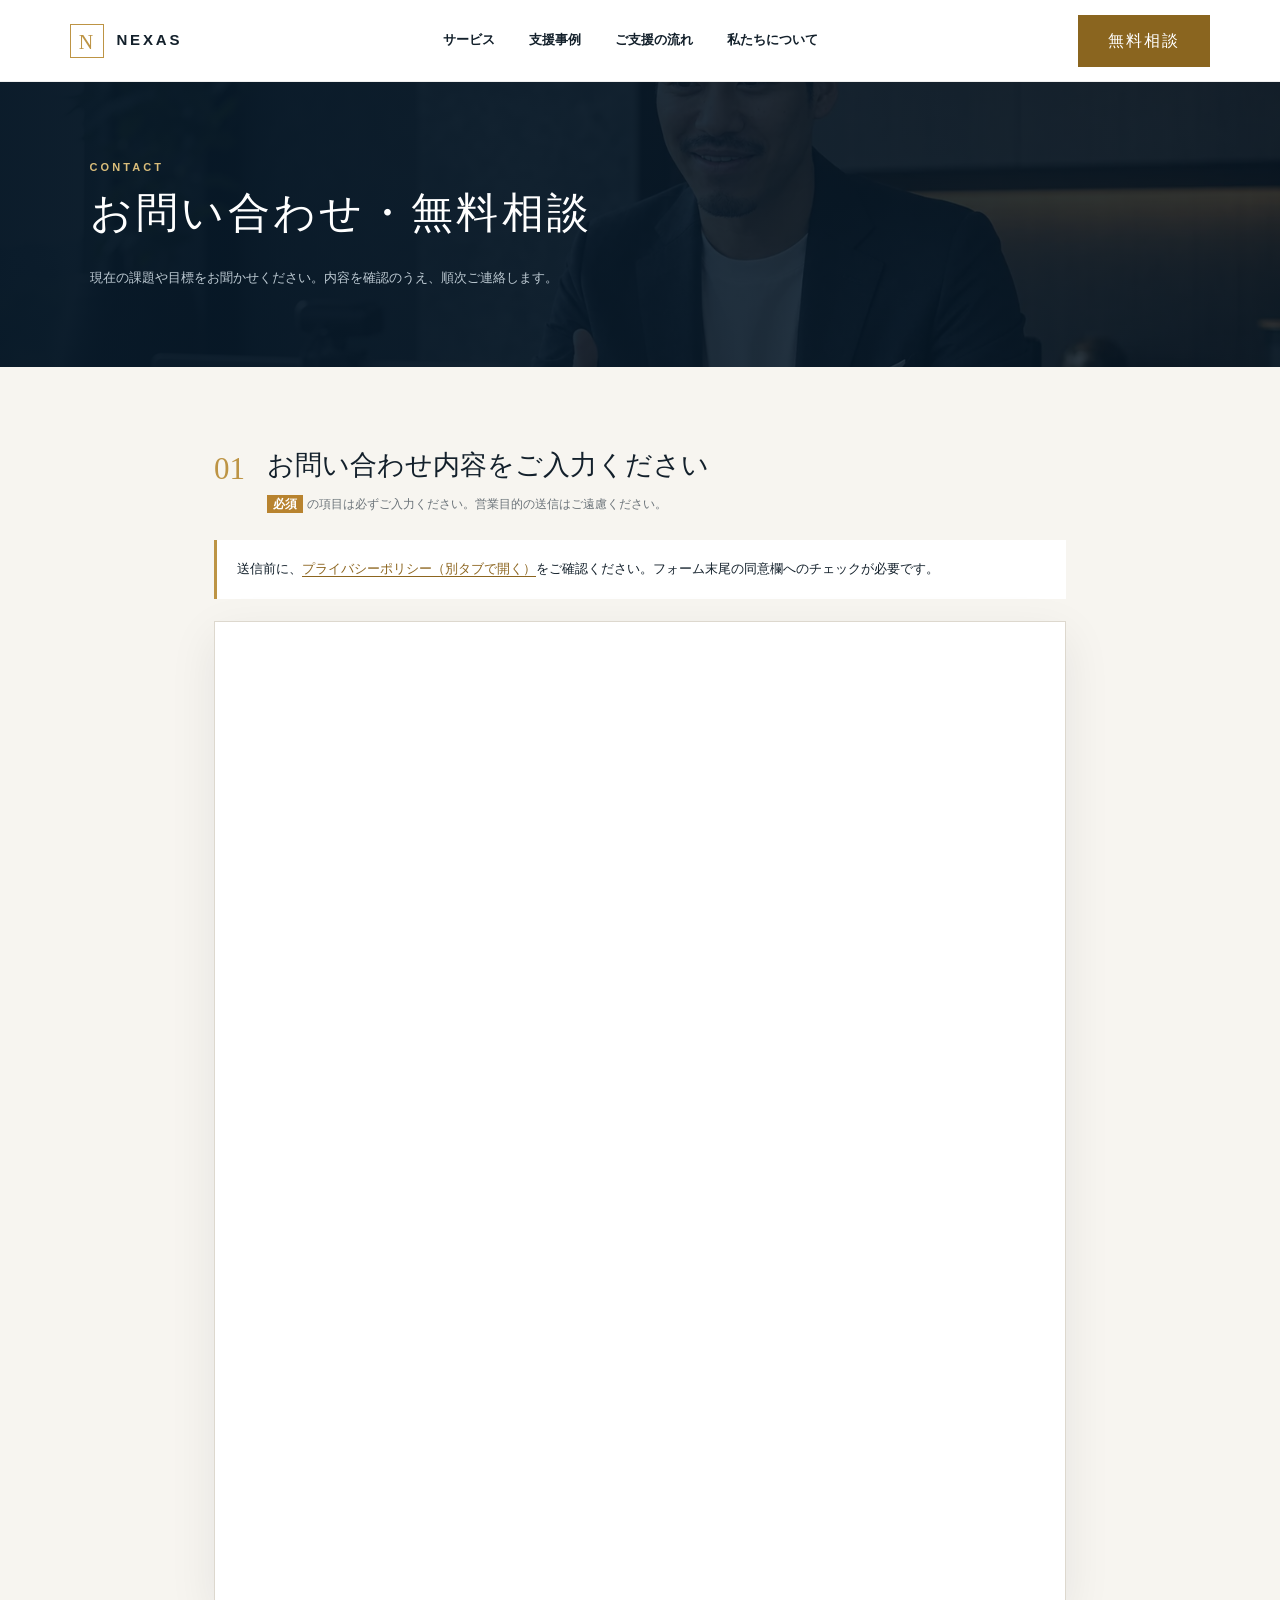
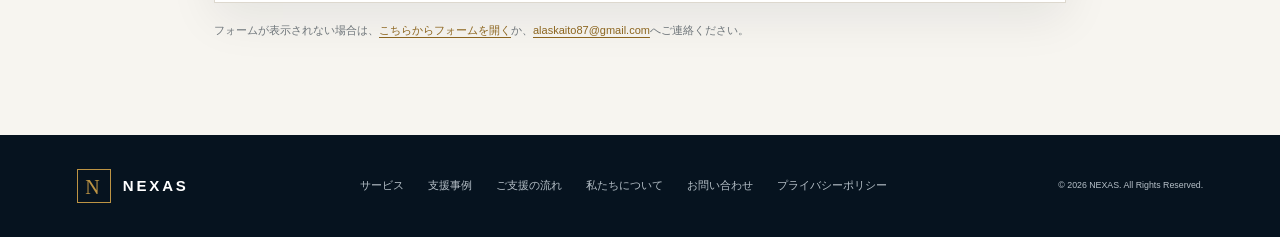
==== contact/index.html @ a3007167 "Publish NEXAS website" ====
<!DOCTYPE html><html lang="ja"><head><meta charSet="utf-8"/><meta name="viewport" content="width=device-width, initial-scale=1"/><link rel="stylesheet" href="/assets/index-CMmFaN44.css" data-rsc-css-href="/assets/index-CMmFaN44.css" data-precedence="vite-rsc/importer-resources"/><title>お問い合わせ・無料相談 | NEXAS</title><meta name="description" content="NEXASへの営業支援・営業代行・キャリア支援に関するお問い合わせはこちら。"/><meta property="og:title" content="NEXAS | 営業から、事業の未来を変える。"/><meta property="og:description" content="法人営業支援、スクール特化型営業代行、キャリア支援。戦略と実行の両面から、企業と人の可能性をひらきます。"/><meta property="og:type" content="website"/><meta property="og:image" content="https://alaskaito87.github.io/og.jpg"/><meta property="og:image:width" content="1200"/><meta property="og:image:height" content="630"/><meta property="og:image:alt" content="NEXAS 営業から、事業の未来を変える。"/><meta name="twitter:card" content="summary_large_image"/><meta name="twitter:title" content="NEXAS | 営業から、事業の未来を変える。"/><meta name="twitter:description" content="法人営業支援、スクール特化型営業代行、キャリア支援。戦略と実行の両面から、企業と人の可能性をひらきます。"/><meta name="twitter:image" content="https://alaskaito87.github.io/og.jpg"/><link rel="icon" href="/favicon.svg"/>
</head><body><header class="header"><a href="/" class="brand" aria-label="NEXAS トップページへ"><span class="brand-mark" aria-hidden="true">N</span><span>NEXAS</span></a><nav aria-label="メインナビゲーション"><a href="/#services">サービス</a><a href="/#cases">支援事例</a><a href="/#flow">ご支援の流れ</a><a href="/#about">私たちについて</a></nav><div class="mobile-menu"><button type="button" class="mobile-menu-button" aria-label="メニューを開く" aria-expanded="false" aria-controls="mobile-navigation"><span></span><span></span><span></span></button><nav id="mobile-navigation" aria-label="モバイルナビゲーション" hidden><a href="/#services">サービス</a><a href="/#cases">支援事例</a><a href="/#flow">ご支援の流れ</a><a href="/#about">私たちについて</a><a href="/privacy">プライバシーポリシー</a></nav></div><a href="/contact" class="header-cta">無料相談</a></header><main class="subpage"><section class="subpage-hero contact-hero"><div><p>CONTACT</p><h1>お問い合わせ・無料相談</h1><span>現在の課題や目標をお聞かせください。内容を確認のうえ、順次ご連絡します。</span></div></section><section class="form-section"><div class="form-intro"><span>01</span><div><h2>お問い合わせ内容をご入力ください</h2><p><b>必須</b>の項目は必ずご入力ください。営業目的の送信はご遠慮ください。</p></div></div><div class="privacy-before-form">送信前に、<a href="/privacy" target="_blank" rel="noopener noreferrer">プライバシーポリシー（別タブで開く）</a>をご確認ください。フォーム末尾の同意欄へのチェックが必要です。</div><div class="formrun-frame-wrap"><iframe class="formrun-frame" src="https://form.run/embed/@alaskaito--BL2ugnS6lCQ9UQUZF1IB?embed=direct" title="NEXAS お問い合わせフォーム" loading="lazy"></iframe></div><p class="form-fallback">フォームが表示されない場合は、<a href="https://form.run/@alaskaito--BL2ugnS6lCQ9UQUZF1IB" target="_blank" rel="noopener noreferrer">こちらからフォームを開く</a>か、<a href="mailto:alaskaito87@gmail.com">alaskaito87@gmail.com</a>へご連絡ください。</p></section></main><footer><a href="/" class="brand" aria-label="NEXAS トップページへ"><span class="brand-mark" aria-hidden="true">N</span><span>NEXAS</span></a><div class="footer-links"><a href="/#services">サービス</a><a href="/#cases">支援事例</a><a href="/#flow">ご支援の流れ</a><a href="/#about">私たちについて</a><a href="/contact">お問い合わせ</a><a href="/privacy">プライバシーポリシー</a></div><small>© 2026 NEXAS. All Rights Reserved.</small></footer><script>(()=>{const m=document.querySelector('.mobile-menu');if(!m)return;const b=m.querySelector('button');const n=m.querySelector('nav');const close=()=>{m.classList.remove('is-open');b.setAttribute('aria-expanded','false');b.setAttribute('aria-label','メニューを開く');n.hidden=true};b.addEventListener('click',()=>{const open=!m.classList.contains('is-open');m.classList.toggle('is-open',open);b.setAttribute('aria-expanded',String(open));b.setAttribute('aria-label',open?'メニューを閉じる':'メニューを開く');n.hidden=!open});n.addEventListener('click',e=>{if(e.target.closest('a'))close()});document.addEventListener('keydown',e=>{if(e.key==='Escape')close()});document.addEventListener('pointerdown',e=>{if(!m.contains(e.target))close()})})();</script></body></html>
---- assets/index-CMmFaN44.css ----
/*! tailwindcss v4.2.1 | MIT License | https://tailwindcss.com */
@layer theme{:root,:host{--font-sans:ui-sans-serif, system-ui, sans-serif, "Apple Color Emoji", "Segoe UI Emoji", "Segoe UI Symbol", "Noto Color Emoji";--font-mono:ui-monospace, SFMono-Regular, Menlo, Monaco, Consolas, "Liberation Mono", "Courier New", monospace;--spacing:.25rem;--default-font-family:var(--font-sans);--default-mono-font-family:var(--font-mono)}}@layer base{*,:after,:before,::backdrop{box-sizing:border-box;border:0 solid;margin:0;padding:0}::file-selector-button{box-sizing:border-box;border:0 solid;margin:0;padding:0}html,:host{-webkit-text-size-adjust:100%;tab-size:4;line-height:1.5;font-family:var(--default-font-family,ui-sans-serif, system-ui, sans-serif, "Apple Color Emoji", "Segoe UI Emoji", "Segoe UI Symbol", "Noto Color Emoji");font-feature-settings:var(--default-font-feature-settings,normal);font-variation-settings:var(--default-font-variation-settings,normal);-webkit-tap-highlight-color:transparent}hr{height:0;color:inherit;border-top-width:1px}abbr:where([title]){-webkit-text-decoration:underline dotted;text-decoration:underline dotted}h1,h2,h3,h4,h5,h6{font-size:inherit;font-weight:inherit}a{color:inherit;-webkit-text-decoration:inherit;-webkit-text-decoration:inherit;-webkit-text-decoration:inherit;-webkit-text-decoration:inherit;text-decoration:inherit}b,strong{font-weight:bolder}code,kbd,samp,pre{font-family:var(--default-mono-font-family,ui-monospace, SFMono-Regular, Menlo, Monaco, Consolas, "Liberation Mono", "Courier New", monospace);font-feature-settings:var(--default-mono-font-feature-settings,normal);font-variation-settings:var(--default-mono-font-variation-settings,normal);font-size:1em}small{font-size:80%}sub,sup{vertical-align:baseline;font-size:75%;line-height:0;position:relative}sub{bottom:-.25em}sup{top:-.5em}table{text-indent:0;border-color:inherit;border-collapse:collapse}:-moz-focusring{outline:auto}progress{vertical-align:baseline}summary{display:list-item}ol,ul,menu{list-style:none}img,svg,video,canvas,audio,iframe,embed,object{vertical-align:middle;display:block}img,video{max-width:100%;height:auto}button,input,select,optgroup,textarea{font:inherit;font-feature-settings:inherit;font-variation-settings:inherit;letter-spacing:inherit;color:inherit;opacity:1;background-color:#0000;border-radius:0}::file-selector-button{font:inherit;font-feature-settings:inherit;font-variation-settings:inherit;letter-spacing:inherit;color:inherit;opacity:1;background-color:#0000;border-radius:0}:where(select:is([multiple],[size])) optgroup{font-weight:bolder}:where(select:is([multiple],[size])) optgroup option{padding-inline-start:20px}::file-selector-button{margin-inline-end:4px}::placeholder{opacity:1}@supports (not ((-webkit-appearance:-apple-pay-button))) or (contain-intrinsic-size:1px){::placeholder{color:currentColor}@supports (color:color-mix(in lab, red, red)){::placeholder{color:color-mix(in oklab, currentcolor 50%, transparent)}}}textarea{resize:vertical}::-webkit-search-decoration{-webkit-appearance:none}::-webkit-date-and-time-value{min-height:1lh;text-align:inherit}::-webkit-datetime-edit{display:inline-flex}::-webkit-datetime-edit-fields-wrapper{padding:0}::-webkit-datetime-edit{padding-block:0}::-webkit-datetime-edit-year-field{padding-block:0}::-webkit-datetime-edit-month-field{padding-block:0}::-webkit-datetime-edit-day-field{padding-block:0}::-webkit-datetime-edit-hour-field{padding-block:0}::-webkit-datetime-edit-minute-field{padding-block:0}::-webkit-datetime-edit-second-field{padding-block:0}::-webkit-datetime-edit-millisecond-field{padding-block:0}::-webkit-datetime-edit-meridiem-field{padding-block:0}::-webkit-calendar-picker-indicator{line-height:1}:-moz-ui-invalid{box-shadow:none}button,input:where([type=button],[type=reset],[type=submit]){appearance:button}::file-selector-button{appearance:button}::-webkit-inner-spin-button{height:auto}::-webkit-outer-spin-button{height:auto}[hidden]:where(:not([hidden=until-found])){display:none!important}}@layer components;@layer utilities{.relative{position:relative}.start{inset-inline-start:var(--spacing)}.table{display:table}}:root{--navy:#071827;--navy2:#0c253a;--gold:#bd9444;--gold-text:#7a571b;--gold2:#d9bd7a;--paper:#f7f5f0;--ink:#13202b;--line:#ddd8ce}*{box-sizing:border-box}html{scroll-behavior:smooth}body{color:var(--ink);background:#fff;margin:0;font-family:Noto Sans JP,Hiragino Kaku Gothic ProN,Yu Gothic,sans-serif;line-height:1.75}a{color:inherit;text-decoration:none}h1,h2,h3,p{margin-top:0}.header{z-index:30;background:#fff;border-bottom:1px solid #eee;justify-content:space-between;align-items:center;height:82px;padding:0 5.5vw;display:flex;position:sticky;top:0}.brand{letter-spacing:.19em;align-items:center;gap:12px;font-size:15px;font-weight:700;display:flex}.brand-mark{border:1px solid var(--gold);width:34px;height:34px;color:var(--gold);place-items:center;font-family:Georgia,serif;font-size:20px;font-weight:400;display:grid}.header nav{gap:34px;font-size:13px;font-weight:600;display:flex}.header nav a,.footer-links a{transition:all .2s}.header nav a:hover{color:var(--gold)}.header-cta{color:#fff;letter-spacing:.12em;background:#8a651f;padding:12px 30px;font-family:serif}.hero{background:var(--navy);color:#fff;grid-template-columns:47% 53%;min-height:620px;display:grid;overflow:hidden}.hero-copy{z-index:2;background:linear-gradient(112deg,var(--navy) 0%,var(--navy) 88%,transparent 88%);padding:86px 5vw 75px 7vw;position:relative}.hero-image{background-image:linear-gradient(90deg,#07182752,#0000 34%),url(/nexas-boardroom.webp);background-position:50%;background-size:cover}.eyebrow{letter-spacing:.26em;color:#b7c4cf;margin-bottom:25px;font-size:11px;font-weight:700}.hero h1{letter-spacing:.06em;margin-bottom:17px;font-family:Yu Mincho,Hiragino Mincho ProN,serif;font-size:clamp(44px,4.8vw,76px);font-weight:500;line-height:1.45}.hero h1 span{color:var(--gold2)}.lead{letter-spacing:.12em;font-family:Yu Mincho,serif;font-size:21px}.hero-description{color:#cbd4db;max-width:570px;font-size:14px}.hero-actions{gap:17px;margin-top:38px;display:flex}.button{letter-spacing:.06em;justify-content:space-between;align-items:center;min-width:215px;padding:15px 23px;font-size:14px;font-weight:700;transition:all .25s;display:inline-flex}.button:hover{transform:translateY(-2px)}.button-gold{color:#fff;background:linear-gradient(100deg,#ae8335,#d2ad5c)}.button-outline{color:#fff;border:1px solid #b9964f}.button-dark{background:var(--navy);color:#fff}.section{padding:100px 6vw}.section-heading{text-align:center;margin-bottom:48px}.section-heading>p{letter-spacing:.28em;color:var(--gold-text);margin-bottom:10px;font-size:11px;font-weight:800}.section-heading h2{letter-spacing:.09em;margin-bottom:12px;font-family:Yu Mincho,serif;font-size:36px;font-weight:500}.section-heading span{color:#505b63;font-size:13px}.service-section{background:var(--paper)}.service-grid{grid-template-columns:repeat(3,1fr);gap:22px;max-width:1320px;margin:auto;display:grid}.service-card{border:1px solid var(--line);background:#fff;min-height:355px;padding:34px;transition:all .25s;position:relative}.service-card:hover{transform:translateY(-6px);box-shadow:0 18px 42px #091e2d1a}.service-top{justify-content:space-between;align-items:center;display:flex}.service-top small{color:#766b59;font-family:Georgia,serif;font-size:26px}.service-icon{background:var(--navy);width:52px;height:52px;color:var(--gold2);border-radius:50%;place-items:center;font-size:25px;display:grid}.service-icon:before,.service-icon:after{content:"";display:block;position:absolute}.service-icon{position:relative}.icon-building:before{border:1.5px solid var(--gold2);border-bottom:0;width:18px;height:21px;top:14px}.icon-building:after{background:var(--gold2);width:22px;height:1.5px;box-shadow:-5px -11px 0 -4px var(--navy),5px -11px 0 -4px var(--navy);bottom:15px}.icon-school:before{border:1.5px solid var(--gold2);width:22px;height:22px;top:12px;transform:rotate(45deg)scaleY(.55)}.icon-school:after{border-left:1.5px solid var(--gold2);border-right:1.5px solid var(--gold2);width:14px;height:10px;bottom:11px}.icon-person:before{border:1.5px solid var(--gold2);border-radius:50%;width:9px;height:9px;top:11px}.icon-person:after{border:1.5px solid var(--gold2);border-radius:12px 12px 3px 3px;width:20px;height:15px;bottom:10px}.service-card h3{margin:25px 0 14px;font-family:Yu Mincho,serif;font-size:25px}.service-card>p{color:#5d666e;font-size:13px}.tags{flex-wrap:wrap;gap:7px;margin:22px 0;display:flex}.tags span{color:#766b59;background:#f2efe8;padding:3px 9px;font-size:10px}.service-card>a{border-top:1px solid #eee;justify-content:space-between;padding-top:15px;font-size:12px;font-weight:700;display:flex;position:absolute;bottom:28px;left:34px;right:34px}.service-card>a b{color:var(--gold)}.results{background:var(--navy);color:#fff;grid-template-columns:52% 48%;min-height:630px;display:grid}.results-photo{background:linear-gradient(#0000 40%,#07182794),url(/nexas-online-meeting.webp) 50%/cover;align-items:flex-end;padding:50px;display:flex}.results-label{border-left:2px solid var(--gold);flex-direction:column;padding-left:22px;display:flex}.results-label small{letter-spacing:.2em}.results-label strong{margin-top:6px;font-family:Yu Mincho,serif;font-size:25px;line-height:1.6}.results-content{padding:90px 8vw 70px 6vw}.gold{color:var(--gold2)}.results-content h2,.about h2{letter-spacing:.09em;font-family:Yu Mincho,serif;font-size:43px;font-weight:500;line-height:1.55}.results-content>p:not(.eyebrow){color:#c6d0d8;font-size:14px}.metrics{border-top:1px solid #365064;grid-template-columns:repeat(3,1fr);margin-top:43px;padding-top:30px;display:grid}.metrics div{border-right:1px solid #365064;flex-direction:column;padding:0 18px;display:flex}.metrics div:first-child{padding-left:0}.metrics div:last-child{border:0}.metrics strong{color:var(--gold2);font-family:Georgia,serif;font-size:28px}.metrics span{color:#ccd5dc;font-size:12px}.section-heading.left{text-align:left;margin-bottom:35px}.case-grid{background:var(--line);border:1px solid var(--line);grid-template-columns:repeat(3,1fr);gap:1px;display:grid}.case-grid article{background:#fff;min-height:290px;padding:35px}.case-grid article>span{color:var(--gold-text);font-size:11px;font-weight:700}.case-grid article h3{margin:18px 0;font-family:Yu Mincho,serif;font-size:20px;line-height:1.65}.case-grid article>p{color:#666;font-size:11px}.case-result{border-top:1px solid #e7e1d7;flex-wrap:wrap;align-items:baseline;gap:10px;margin-top:23px;padding-top:20px;display:flex}.case-result small{color:#766b59;width:100%;font-size:10px}.case-result strong{color:var(--navy);font-family:Georgia,Yu Mincho,serif;font-size:21px}.case-result strong:last-child{color:#a6792a}.case-result i{color:var(--gold);font-style:normal}.case-grid article>.case-period{color:#666;margin:12px 0 0;font-size:10px}.case-note{color:#766b59;border-top:1px solid #e7e1d7;margin-top:23px;padding-top:20px;font-size:12px}.case-disclaimer{color:#666;max-width:1100px;margin:18px auto 0;font-size:10px}.flow-section{color:#fff;background:#10283a;padding:90px 6vw}.section-heading.light h2{color:#fff}.section-heading.light>p{color:var(--gold2)}.section-heading.light span{color:#bac6ce}.steps{border-top:1px solid #486072;grid-template-columns:repeat(4,1fr);max-width:1320px;margin:auto;display:grid}.steps article{border-right:1px solid #486072;padding:34px 25px}.steps article:first-child{padding-left:0}.steps article:last-child{border:0}.steps strong{color:var(--gold2);font-family:Georgia,serif;font-size:24px}.steps h3{margin:15px 0;font-family:Yu Mincho,serif;font-size:18px}.steps p{color:#bfccd4;font-size:12px}.about{background:#f6f3ed;grid-template-columns:1fr 1fr;align-items:center;gap:10vw;display:grid}.about .gold{color:var(--gold-text)}.about>div:last-child{color:#566069;border-left:1px solid #d7d0c4;padding-left:7vw;font-size:14px}.contact{background:var(--navy);color:#fff;border-bottom:1px solid #304657;justify-content:space-between;align-items:center;padding:80px 8vw;display:flex}.contact>div>p{color:var(--gold2);letter-spacing:.25em;font-size:11px}.contact h2{font-family:Yu Mincho,serif;font-size:35px;font-weight:500;line-height:1.55}.contact>div>span{color:#bac6ce;font-size:13px}.contact-actions{flex-direction:column;align-items:center;gap:10px;display:flex}.contact-actions small{color:#92a4b1;font-size:10px}footer{color:#b6c0c8;background:#06131f;justify-content:space-between;align-items:center;gap:24px;padding:34px 6vw;font-size:11px;display:flex}footer .brand{color:#fff}.footer-links{flex-wrap:wrap;justify-content:center;gap:24px;display:flex}.footer-links a:hover{color:#fff}.subpage{background:var(--paper);min-height:70vh}.subpage-hero{background:var(--navy);color:#fff;padding:76px 7vw}.subpage-hero>div{max-width:1160px;margin:auto}.subpage-hero p{letter-spacing:.28em;color:var(--gold2);font-size:11px;font-weight:800}.subpage-hero h1{letter-spacing:.08em;margin-bottom:12px;font-family:Yu Mincho,serif;font-size:42px;font-weight:500}.subpage-hero span{color:#becbd4;font-size:13px}.contact-hero{background:linear-gradient(90deg,#071827fa,#071827d1),url(/nexas-online-meeting.webp) 50% 42%/cover}.form-section{max-width:980px;margin:auto;padding:75px 5vw 95px}.form-intro{align-items:flex-start;gap:22px;margin-bottom:25px;display:flex}.form-intro>span{color:var(--gold);font-family:Georgia,serif;font-size:31px}.form-intro h2{margin-bottom:5px;font-family:Yu Mincho,serif;font-size:27px}.form-intro p{color:#6b7379;font-size:12px}.form-intro p b{color:#fff;background:#b8832f;margin-right:4px;padding:2px 6px}.privacy-before-form{border-left:3px solid var(--gold);background:#fff;margin-bottom:22px;padding:18px 20px;font-size:13px}.privacy-before-form a,.form-fallback a,.policy-content a{color:#8c651f;text-underline-offset:3px;text-decoration:underline}.formrun-frame-wrap{border:1px solid var(--line);background:#fff;overflow:hidden;box-shadow:0 15px 45px #07182714}.formrun-frame{border:0;width:100%;height:980px;display:block}.form-fallback{color:#6d7479;margin-top:18px;font-size:11px}.policy-content{background:#fff;max-width:920px;margin:auto;padding:70px 5vw 100px}.policy-date{text-align:right;color:#727a80;margin-bottom:45px;font-size:12px}.policy-content section{border-bottom:1px solid #e6e0d6;margin-bottom:28px;padding:0 0 28px}.policy-content h2{font-family:Yu Mincho,serif;font-size:21px;font-weight:600}.policy-content section>p{color:#4d5962;font-size:13px}.policy-content dl{margin:0;font-size:13px}.policy-content dl div{border-bottom:1px solid #eee;grid-template-columns:140px 1fr;padding:10px 0;display:grid}.policy-content dt{font-weight:700}.policy-content dd{margin:0}.policy-actions{align-items:center;gap:28px;margin-top:42px;display:flex}.mobile-menu{display:none;position:relative}.mobile-menu-button{cursor:pointer;background:0 0;border:0;align-content:center;gap:5px;width:42px;height:42px;padding:9px;display:grid}.mobile-menu-button span{background:var(--navy);height:1px;transition:transform .2s,opacity .2s;display:block}.mobile-menu.is-open .mobile-menu-button span:first-child{transform:translateY(6px)rotate(45deg)}.mobile-menu.is-open .mobile-menu-button span:nth-child(2){opacity:0}.mobile-menu.is-open .mobile-menu-button span:last-child{transform:translateY(-6px)rotate(-45deg)}.mobile-menu nav{border-top:2px solid var(--gold);background:#fff;width:min(100vw - 24px,320px);padding:12px 0;position:fixed;top:68px;right:12px;box-shadow:0 18px 45px #0718272e}.mobile-menu nav a{border-bottom:1px solid #eee;padding:13px 20px;font-size:13px;display:block}:focus-visible{outline-offset:3px;outline:3px solid #d9bd7a}@media (width<=900px){.header{height:68px}.header>nav{display:none}.mobile-menu{margin-left:auto;margin-right:10px;display:block}.header-cta{padding:9px 16px}.hero{grid-template-columns:1fr;min-height:0}.hero-copy{background:linear-gradient(#071827f5,#071827d1);padding:70px 7vw 60px}.hero-image{background-position:52%;order:-1;height:380px}.hero h1{font-size:45px}.service-grid,.case-grid{grid-template-columns:1fr}.service-card{min-height:330px}.results{grid-template-columns:1fr}.results-photo{background-position:50% 35%;min-height:420px}.steps{grid-template-columns:1fr 1fr}.steps article{border-bottom:1px solid #486072}.about{grid-template-columns:1fr;gap:30px}.about>div:last-child{border-top:1px solid #d7d0c4;border-left:0;padding:30px 0 0}.contact{gap:40px}.section{padding:75px 6vw}footer{flex-wrap:wrap}.footer-links{order:3;width:100%}}@media (prefers-reduced-motion:reduce){html{scroll-behavior:auto}*,:before,:after{transition-duration:.01ms!important;animation-duration:.01ms!important;animation-iteration-count:1!important}}@media (width<=600px){.brand{gap:8px;font-size:12px}.brand-mark{width:29px;height:29px}.hero-image{background-position:53%;height:280px}.hero-copy{padding:50px 6vw}.hero h1{font-size:36px}.lead{font-size:17px}.hero-actions{flex-direction:column}.button{width:100%}.section-heading h2{font-size:28px}.results-photo{min-height:310px;padding:25px}.results-content{padding:65px 6vw}.results-content h2,.about h2{font-size:32px}.metrics{grid-template-columns:1fr}.metrics div{border-bottom:1px solid #365064;border-right:0;padding:16px 0}.steps{grid-template-columns:1fr}.steps article{border-right:0;padding-left:0}.contact{flex-direction:column;align-items:flex-start;padding:65px 6vw}.contact-actions{width:100%}.subpage-hero{padding:55px 6vw}.subpage-hero h1{font-size:31px}.form-section{padding:55px 4vw 70px}.form-intro h2{font-size:22px}.formrun-frame{height:1050px}.policy-content{padding:50px 6vw 75px}.policy-content dl div{grid-template-columns:1fr;gap:3px}.policy-actions{flex-direction:column;align-items:flex-start}.policy-actions .button{width:100%}footer{text-align:center;display:block}.footer-links{justify-content:center;margin:22px 0}}
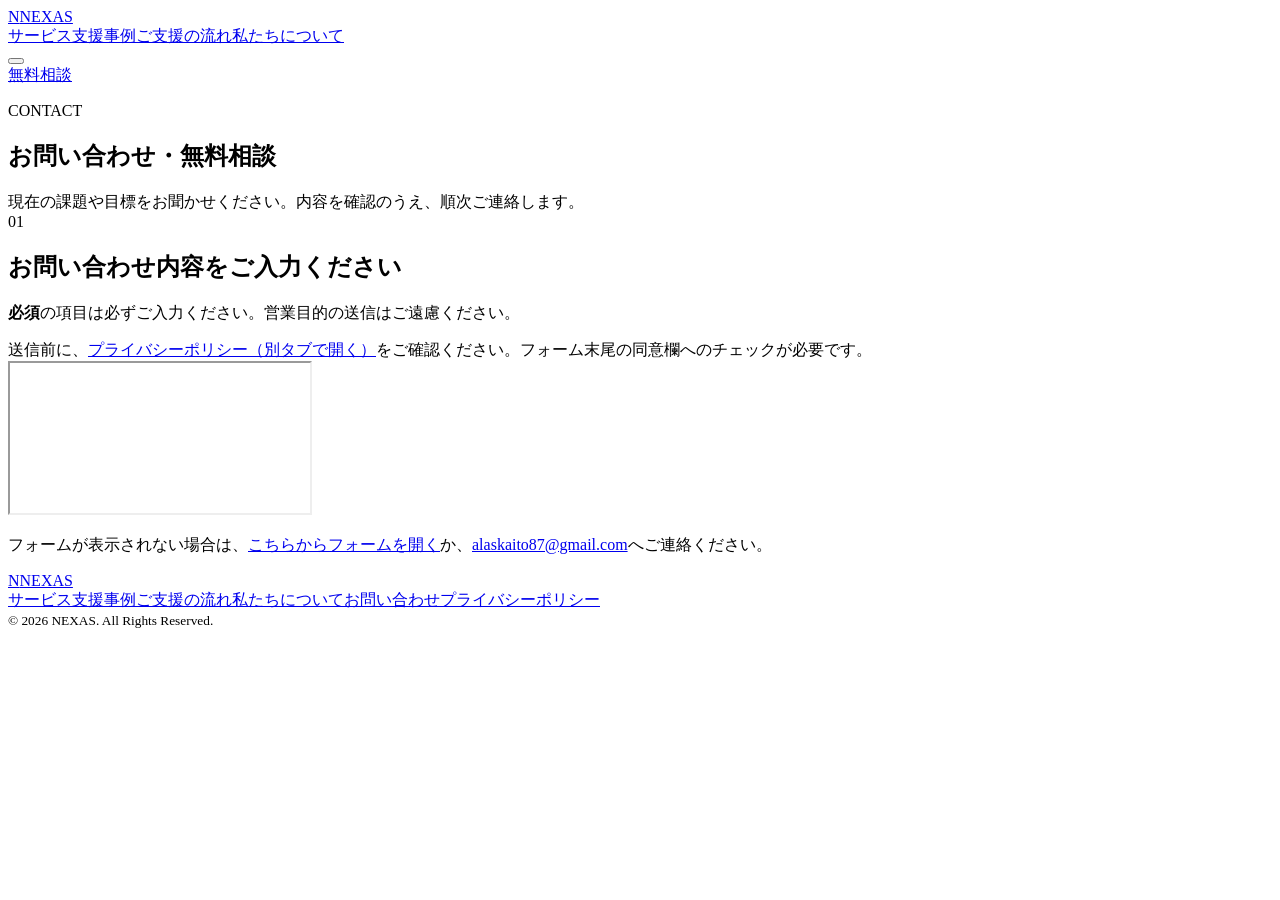
==== commit d97d7cab: "Update hero image and case study copy" ====
--- a/contact/index.html
+++ b/contact/index.html
@@ -1,2 +1,2 @@
-<!DOCTYPE html><html lang="ja"><head><meta charSet="utf-8"/><meta name="viewport" content="width=device-width, initial-scale=1"/><link rel="stylesheet" href="/assets/index-CMmFaN44.css" data-rsc-css-href="/assets/index-CMmFaN44.css" data-precedence="vite-rsc/importer-resources"/><title>お問い合わせ・無料相談 | NEXAS</title><meta name="description" content="NEXASへの営業支援・営業代行・キャリア支援に関するお問い合わせはこちら。"/><meta property="og:title" content="NEXAS | 営業から、事業の未来を変える。"/><meta property="og:description" content="法人営業支援、スクール特化型営業代行、キャリア支援。戦略と実行の両面から、企業と人の可能性をひらきます。"/><meta property="og:type" content="website"/><meta property="og:image" content="https://alaskaito87.github.io/og.jpg"/><meta property="og:image:width" content="1200"/><meta property="og:image:height" content="630"/><meta property="og:image:alt" content="NEXAS 営業から、事業の未来を変える。"/><meta name="twitter:card" content="summary_large_image"/><meta name="twitter:title" content="NEXAS | 営業から、事業の未来を変える。"/><meta name="twitter:description" content="法人営業支援、スクール特化型営業代行、キャリア支援。戦略と実行の両面から、企業と人の可能性をひらきます。"/><meta name="twitter:image" content="https://alaskaito87.github.io/og.jpg"/><link rel="icon" href="/favicon.svg"/>
+<!DOCTYPE html><html lang="ja"><head><meta charSet="utf-8"/><meta name="viewport" content="width=device-width, initial-scale=1"/><link rel="stylesheet" href="/app/globals.css" data-rsc-css-href="/app/globals.css" data-precedence="vite-rsc/importer-resources"/><title>お問い合わせ・無料相談 | NEXAS</title><meta name="description" content="NEXASへの営業支援・営業代行・キャリア支援に関するお問い合わせはこちら。"/><meta property="og:title" content="NEXAS | 営業から、事業の未来を変える。"/><meta property="og:description" content="法人営業支援、スクール特化型営業代行、キャリア支援。戦略と実行の両面から、企業と人の可能性をひらきます。"/><meta property="og:type" content="website"/><meta property="og:image" content="https://alaskaito87.github.io/og.jpg"/><meta property="og:image:width" content="1200"/><meta property="og:image:height" content="630"/><meta property="og:image:alt" content="NEXAS 営業から、事業の未来を変える。"/><meta name="twitter:card" content="summary_large_image"/><meta name="twitter:title" content="NEXAS | 営業から、事業の未来を変える。"/><meta name="twitter:description" content="法人営業支援、スクール特化型営業代行、キャリア支援。戦略と実行の両面から、企業と人の可能性をひらきます。"/><meta name="twitter:image" content="https://alaskaito87.github.io/og.jpg"/><link rel="icon" href="/favicon.svg"/>
 </head><body><header class="header"><a href="/" class="brand" aria-label="NEXAS トップページへ"><span class="brand-mark" aria-hidden="true">N</span><span>NEXAS</span></a><nav aria-label="メインナビゲーション"><a href="/#services">サービス</a><a href="/#cases">支援事例</a><a href="/#flow">ご支援の流れ</a><a href="/#about">私たちについて</a></nav><div class="mobile-menu"><button type="button" class="mobile-menu-button" aria-label="メニューを開く" aria-expanded="false" aria-controls="mobile-navigation"><span></span><span></span><span></span></button><nav id="mobile-navigation" aria-label="モバイルナビゲーション" hidden><a href="/#services">サービス</a><a href="/#cases">支援事例</a><a href="/#flow">ご支援の流れ</a><a href="/#about">私たちについて</a><a href="/privacy">プライバシーポリシー</a></nav></div><a href="/contact" class="header-cta">無料相談</a></header><main class="subpage"><section class="subpage-hero contact-hero"><div><p>CONTACT</p><h1>お問い合わせ・無料相談</h1><span>現在の課題や目標をお聞かせください。内容を確認のうえ、順次ご連絡します。</span></div></section><section class="form-section"><div class="form-intro"><span>01</span><div><h2>お問い合わせ内容をご入力ください</h2><p><b>必須</b>の項目は必ずご入力ください。営業目的の送信はご遠慮ください。</p></div></div><div class="privacy-before-form">送信前に、<a href="/privacy" target="_blank" rel="noopener noreferrer">プライバシーポリシー（別タブで開く）</a>をご確認ください。フォーム末尾の同意欄へのチェックが必要です。</div><div class="formrun-frame-wrap"><iframe class="formrun-frame" src="https://form.run/embed/@alaskaito--BL2ugnS6lCQ9UQUZF1IB?embed=direct" title="NEXAS お問い合わせフォーム" loading="lazy"></iframe></div><p class="form-fallback">フォームが表示されない場合は、<a href="https://form.run/@alaskaito--BL2ugnS6lCQ9UQUZF1IB" target="_blank" rel="noopener noreferrer">こちらからフォームを開く</a>か、<a href="mailto:alaskaito87@gmail.com">alaskaito87@gmail.com</a>へご連絡ください。</p></section></main><footer><a href="/" class="brand" aria-label="NEXAS トップページへ"><span class="brand-mark" aria-hidden="true">N</span><span>NEXAS</span></a><div class="footer-links"><a href="/#services">サービス</a><a href="/#cases">支援事例</a><a href="/#flow">ご支援の流れ</a><a href="/#about">私たちについて</a><a href="/contact">お問い合わせ</a><a href="/privacy">プライバシーポリシー</a></div><small>© 2026 NEXAS. All Rights Reserved.</small></footer><script>(()=>{const m=document.querySelector('.mobile-menu');if(!m)return;const b=m.querySelector('button');const n=m.querySelector('nav');const close=()=>{m.classList.remove('is-open');b.setAttribute('aria-expanded','false');b.setAttribute('aria-label','メニューを開く');n.hidden=true};b.addEventListener('click',()=>{const open=!m.classList.contains('is-open');m.classList.toggle('is-open',open);b.setAttribute('aria-expanded',String(open));b.setAttribute('aria-label',open?'メニューを閉じる':'メニューを開く');n.hidden=!open});n.addEventListener('click',e=>{if(e.target.closest('a'))close()});document.addEventListener('keydown',e=>{if(e.key==='Escape')close()});document.addEventListener('pointerdown',e=>{if(!m.contains(e.target))close()})})();</script></body></html>
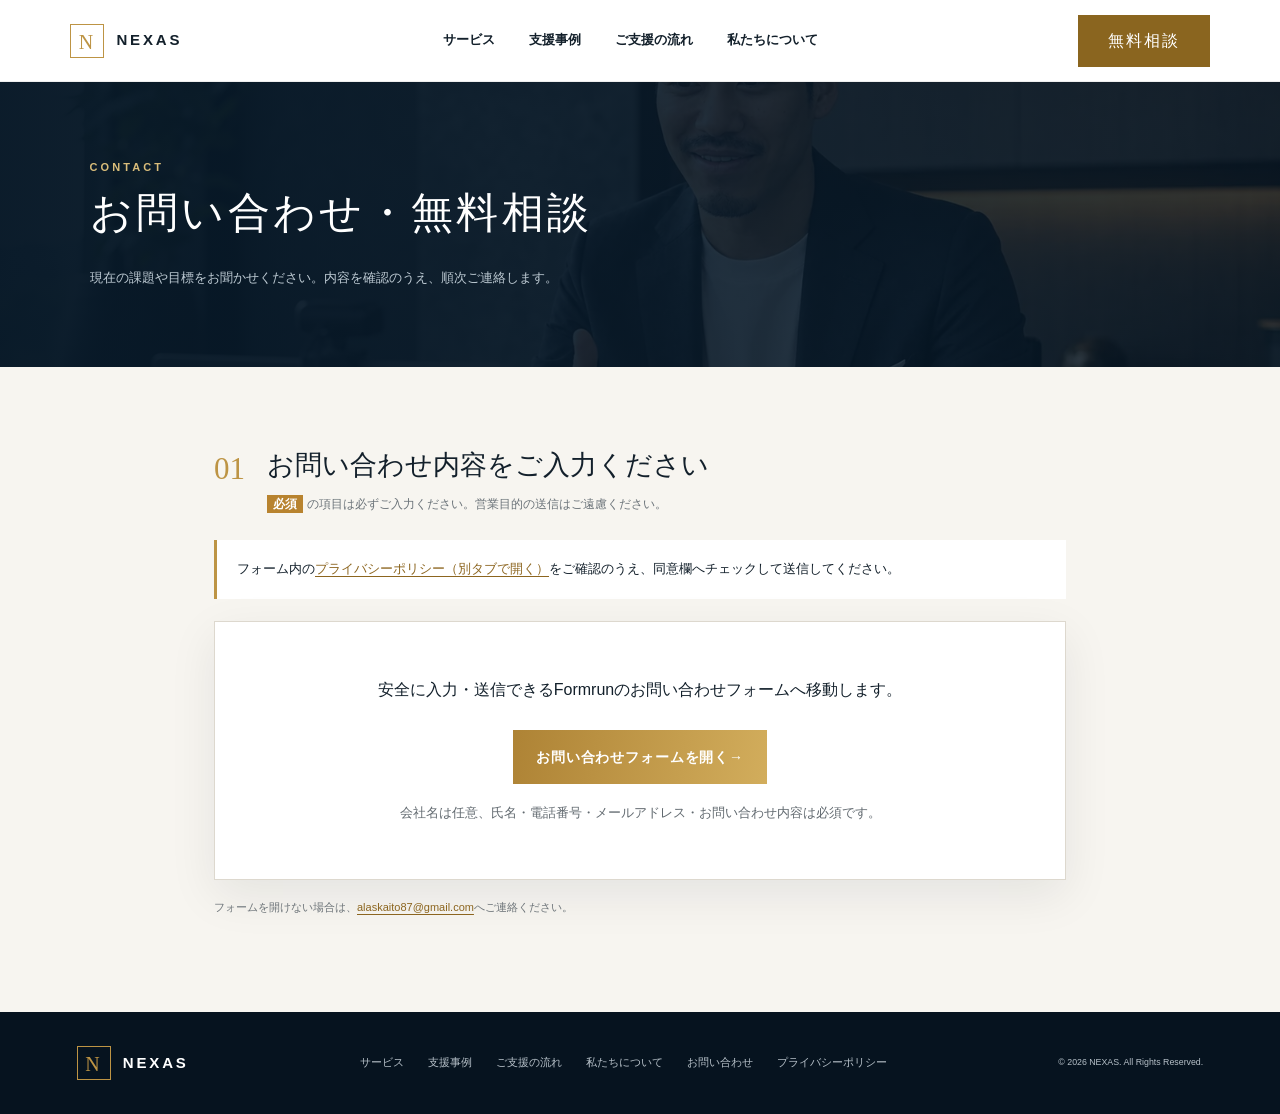
==== commit de53ef73: "Route all contact actions to working Formrun form" ====
--- a/contact/index.html
+++ b/contact/index.html
@@ -1,2 +1,2 @@
-<!DOCTYPE html><html lang="ja"><head><meta charSet="utf-8"/><meta name="viewport" content="width=device-width, initial-scale=1"/><link rel="stylesheet" href="/app/globals.css" data-rsc-css-href="/app/globals.css" data-precedence="vite-rsc/importer-resources"/><title>お問い合わせ・無料相談 | NEXAS</title><meta name="description" content="NEXASへの営業支援・営業代行・キャリア支援に関するお問い合わせはこちら。"/><meta property="og:title" content="NEXAS | 営業から、事業の未来を変える。"/><meta property="og:description" content="法人営業支援、スクール特化型営業代行、キャリア支援。戦略と実行の両面から、企業と人の可能性をひらきます。"/><meta property="og:type" content="website"/><meta property="og:image" content="https://alaskaito87.github.io/og.jpg"/><meta property="og:image:width" content="1200"/><meta property="og:image:height" content="630"/><meta property="og:image:alt" content="NEXAS 営業から、事業の未来を変える。"/><meta name="twitter:card" content="summary_large_image"/><meta name="twitter:title" content="NEXAS | 営業から、事業の未来を変える。"/><meta name="twitter:description" content="法人営業支援、スクール特化型営業代行、キャリア支援。戦略と実行の両面から、企業と人の可能性をひらきます。"/><meta name="twitter:image" content="https://alaskaito87.github.io/og.jpg"/><link rel="icon" href="/favicon.svg"/>
-</head><body><header class="header"><a href="/" class="brand" aria-label="NEXAS トップページへ"><span class="brand-mark" aria-hidden="true">N</span><span>NEXAS</span></a><nav aria-label="メインナビゲーション"><a href="/#services">サービス</a><a href="/#cases">支援事例</a><a href="/#flow">ご支援の流れ</a><a href="/#about">私たちについて</a></nav><div class="mobile-menu"><button type="button" class="mobile-menu-button" aria-label="メニューを開く" aria-expanded="false" aria-controls="mobile-navigation"><span></span><span></span><span></span></button><nav id="mobile-navigation" aria-label="モバイルナビゲーション" hidden><a href="/#services">サービス</a><a href="/#cases">支援事例</a><a href="/#flow">ご支援の流れ</a><a href="/#about">私たちについて</a><a href="/privacy">プライバシーポリシー</a></nav></div><a href="/contact" class="header-cta">無料相談</a></header><main class="subpage"><section class="subpage-hero contact-hero"><div><p>CONTACT</p><h1>お問い合わせ・無料相談</h1><span>現在の課題や目標をお聞かせください。内容を確認のうえ、順次ご連絡します。</span></div></section><section class="form-section"><div class="form-intro"><span>01</span><div><h2>お問い合わせ内容をご入力ください</h2><p><b>必須</b>の項目は必ずご入力ください。営業目的の送信はご遠慮ください。</p></div></div><div class="privacy-before-form">送信前に、<a href="/privacy" target="_blank" rel="noopener noreferrer">プライバシーポリシー（別タブで開く）</a>をご確認ください。フォーム末尾の同意欄へのチェックが必要です。</div><div class="formrun-frame-wrap"><iframe class="formrun-frame" src="https://form.run/embed/@alaskaito--BL2ugnS6lCQ9UQUZF1IB?embed=direct" title="NEXAS お問い合わせフォーム" loading="lazy"></iframe></div><p class="form-fallback">フォームが表示されない場合は、<a href="https://form.run/@alaskaito--BL2ugnS6lCQ9UQUZF1IB" target="_blank" rel="noopener noreferrer">こちらからフォームを開く</a>か、<a href="mailto:alaskaito87@gmail.com">alaskaito87@gmail.com</a>へご連絡ください。</p></section></main><footer><a href="/" class="brand" aria-label="NEXAS トップページへ"><span class="brand-mark" aria-hidden="true">N</span><span>NEXAS</span></a><div class="footer-links"><a href="/#services">サービス</a><a href="/#cases">支援事例</a><a href="/#flow">ご支援の流れ</a><a href="/#about">私たちについて</a><a href="/contact">お問い合わせ</a><a href="/privacy">プライバシーポリシー</a></div><small>© 2026 NEXAS. All Rights Reserved.</small></footer><script>(()=>{const m=document.querySelector('.mobile-menu');if(!m)return;const b=m.querySelector('button');const n=m.querySelector('nav');const close=()=>{m.classList.remove('is-open');b.setAttribute('aria-expanded','false');b.setAttribute('aria-label','メニューを開く');n.hidden=true};b.addEventListener('click',()=>{const open=!m.classList.contains('is-open');m.classList.toggle('is-open',open);b.setAttribute('aria-expanded',String(open));b.setAttribute('aria-label',open?'メニューを閉じる':'メニューを開く');n.hidden=!open});n.addEventListener('click',e=>{if(e.target.closest('a'))close()});document.addEventListener('keydown',e=>{if(e.key==='Escape')close()});document.addEventListener('pointerdown',e=>{if(!m.contains(e.target))close()})})();</script></body></html>+<!DOCTYPE html><html lang="ja"><head><meta charSet="utf-8"/><meta name="viewport" content="width=device-width, initial-scale=1"/><link rel="stylesheet" href="/assets/index-DuE2Ydmf.css" data-rsc-css-href="/assets/index-DuE2Ydmf.css" data-precedence="vite-rsc/importer-resources"/><title>お問い合わせ・無料相談 | NEXAS</title><meta name="description" content="NEXASへの営業支援・営業代行・キャリア支援に関するお問い合わせはこちら。"/><meta property="og:title" content="NEXAS | 営業から、事業の未来を変える。"/><meta property="og:description" content="法人営業支援、スクール特化型営業代行、キャリア支援。戦略と実行の両面から、企業と人の可能性をひらきます。"/><meta property="og:type" content="website"/><meta property="og:image" content="https://alaskaito87.github.io/og.jpg"/><meta property="og:image:width" content="1200"/><meta property="og:image:height" content="630"/><meta property="og:image:alt" content="NEXAS 営業から、事業の未来を変える。"/><meta name="twitter:card" content="summary_large_image"/><meta name="twitter:title" content="NEXAS | 営業から、事業の未来を変える。"/><meta name="twitter:description" content="法人営業支援、スクール特化型営業代行、キャリア支援。戦略と実行の両面から、企業と人の可能性をひらきます。"/><meta name="twitter:image" content="https://alaskaito87.github.io/og.jpg"/><link rel="icon" href="/favicon.svg"/>
+</head><body><header class="header"><a href="/" class="brand" aria-label="NEXAS トップページへ"><span class="brand-mark" aria-hidden="true">N</span><span>NEXAS</span></a><nav aria-label="メインナビゲーション"><a href="/#services">サービス</a><a href="/#cases">支援事例</a><a href="/#flow">ご支援の流れ</a><a href="/#about">私たちについて</a></nav><div class="mobile-menu"><button type="button" class="mobile-menu-button" aria-label="メニューを開く" aria-expanded="false" aria-controls="mobile-navigation"><span></span><span></span><span></span></button><nav id="mobile-navigation" aria-label="モバイルナビゲーション" hidden><a href="/#services">サービス</a><a href="/#cases">支援事例</a><a href="/#flow">ご支援の流れ</a><a href="/#about">私たちについて</a><a href="/privacy">プライバシーポリシー</a></nav></div><a class="header-cta" href="https://form.run/@alaskaito--BL2ugnS6lCQ9UQUZF1IB">無料相談</a></header><main class="subpage"><section class="subpage-hero contact-hero"><div><p>CONTACT</p><h1>お問い合わせ・無料相談</h1><span>現在の課題や目標をお聞かせください。内容を確認のうえ、順次ご連絡します。</span></div></section><section class="form-section"><div class="form-intro"><span>01</span><div><h2>お問い合わせ内容をご入力ください</h2><p><b>必須</b>の項目は必ずご入力ください。営業目的の送信はご遠慮ください。</p></div></div><div class="privacy-before-form">フォーム内の<a href="/privacy" target="_blank" rel="noopener noreferrer">プライバシーポリシー（別タブで開く）</a>をご確認のうえ、同意欄へチェックして送信してください。</div><div class="external-form-card"><p>安全に入力・送信できるFormrunのお問い合わせフォームへ移動します。</p><a class="button button-gold" href="https://form.run/@alaskaito--BL2ugnS6lCQ9UQUZF1IB">お問い合わせフォームを開く <span>→</span></a><small>会社名は任意、氏名・電話番号・メールアドレス・お問い合わせ内容は必須です。</small></div><p class="form-fallback">フォームを開けない場合は、<a href="mailto:alaskaito87@gmail.com">alaskaito87@gmail.com</a>へご連絡ください。</p></section></main><footer><a href="/" class="brand" aria-label="NEXAS トップページへ"><span class="brand-mark" aria-hidden="true">N</span><span>NEXAS</span></a><div class="footer-links"><a href="/#services">サービス</a><a href="/#cases">支援事例</a><a href="/#flow">ご支援の流れ</a><a href="/#about">私たちについて</a><a href="https://form.run/@alaskaito--BL2ugnS6lCQ9UQUZF1IB">お問い合わせ</a><a href="/privacy">プライバシーポリシー</a></div><small>© 2026 NEXAS. All Rights Reserved.</small></footer><script>(()=>{const m=document.querySelector('.mobile-menu');if(!m)return;const b=m.querySelector('button');const n=m.querySelector('nav');const close=()=>{m.classList.remove('is-open');b.setAttribute('aria-expanded','false');b.setAttribute('aria-label','メニューを開く');n.hidden=true};b.addEventListener('click',()=>{const open=!m.classList.contains('is-open');m.classList.toggle('is-open',open);b.setAttribute('aria-expanded',String(open));b.setAttribute('aria-label',open?'メニューを閉じる':'メニューを開く');n.hidden=!open});n.addEventListener('click',e=>{if(e.target.closest('a'))close()});document.addEventListener('keydown',e=>{if(e.key==='Escape')close()});document.addEventListener('pointerdown',e=>{if(!m.contains(e.target))close()})})();</script></body></html>
--- a/assets/index-DuE2Ydmf.css
+++ b/assets/index-DuE2Ydmf.css
@@ -0,0 +1,2 @@
+/*! tailwindcss v4.2.1 | MIT License | https://tailwindcss.com */
+@layer theme{:root,:host{--font-sans:ui-sans-serif, system-ui, sans-serif, "Apple Color Emoji", "Segoe UI Emoji", "Segoe UI Symbol", "Noto Color Emoji";--font-mono:ui-monospace, SFMono-Regular, Menlo, Monaco, Consolas, "Liberation Mono", "Courier New", monospace;--spacing:.25rem;--default-font-family:var(--font-sans);--default-mono-font-family:var(--font-mono)}}@layer base{*,:after,:before,::backdrop{box-sizing:border-box;border:0 solid;margin:0;padding:0}::file-selector-button{box-sizing:border-box;border:0 solid;margin:0;padding:0}html,:host{-webkit-text-size-adjust:100%;tab-size:4;line-height:1.5;font-family:var(--default-font-family,ui-sans-serif, system-ui, sans-serif, "Apple Color Emoji", "Segoe UI Emoji", "Segoe UI Symbol", "Noto Color Emoji");font-feature-settings:var(--default-font-feature-settings,normal);font-variation-settings:var(--default-font-variation-settings,normal);-webkit-tap-highlight-color:transparent}hr{height:0;color:inherit;border-top-width:1px}abbr:where([title]){-webkit-text-decoration:underline dotted;text-decoration:underline dotted}h1,h2,h3,h4,h5,h6{font-size:inherit;font-weight:inherit}a{color:inherit;-webkit-text-decoration:inherit;-webkit-text-decoration:inherit;-webkit-text-decoration:inherit;-webkit-text-decoration:inherit;text-decoration:inherit}b,strong{font-weight:bolder}code,kbd,samp,pre{font-family:var(--default-mono-font-family,ui-monospace, SFMono-Regular, Menlo, Monaco, Consolas, "Liberation Mono", "Courier New", monospace);font-feature-settings:var(--default-mono-font-feature-settings,normal);font-variation-settings:var(--default-mono-font-variation-settings,normal);font-size:1em}small{font-size:80%}sub,sup{vertical-align:baseline;font-size:75%;line-height:0;position:relative}sub{bottom:-.25em}sup{top:-.5em}table{text-indent:0;border-color:inherit;border-collapse:collapse}:-moz-focusring{outline:auto}progress{vertical-align:baseline}summary{display:list-item}ol,ul,menu{list-style:none}img,svg,video,canvas,audio,iframe,embed,object{vertical-align:middle;display:block}img,video{max-width:100%;height:auto}button,input,select,optgroup,textarea{font:inherit;font-feature-settings:inherit;font-variation-settings:inherit;letter-spacing:inherit;color:inherit;opacity:1;background-color:#0000;border-radius:0}::file-selector-button{font:inherit;font-feature-settings:inherit;font-variation-settings:inherit;letter-spacing:inherit;color:inherit;opacity:1;background-color:#0000;border-radius:0}:where(select:is([multiple],[size])) optgroup{font-weight:bolder}:where(select:is([multiple],[size])) optgroup option{padding-inline-start:20px}::file-selector-button{margin-inline-end:4px}::placeholder{opacity:1}@supports (not ((-webkit-appearance:-apple-pay-button))) or (contain-intrinsic-size:1px){::placeholder{color:currentColor}@supports (color:color-mix(in lab, red, red)){::placeholder{color:color-mix(in oklab, currentcolor 50%, transparent)}}}textarea{resize:vertical}::-webkit-search-decoration{-webkit-appearance:none}::-webkit-date-and-time-value{min-height:1lh;text-align:inherit}::-webkit-datetime-edit{display:inline-flex}::-webkit-datetime-edit-fields-wrapper{padding:0}::-webkit-datetime-edit{padding-block:0}::-webkit-datetime-edit-year-field{padding-block:0}::-webkit-datetime-edit-month-field{padding-block:0}::-webkit-datetime-edit-day-field{padding-block:0}::-webkit-datetime-edit-hour-field{padding-block:0}::-webkit-datetime-edit-minute-field{padding-block:0}::-webkit-datetime-edit-second-field{padding-block:0}::-webkit-datetime-edit-millisecond-field{padding-block:0}::-webkit-datetime-edit-meridiem-field{padding-block:0}::-webkit-calendar-picker-indicator{line-height:1}:-moz-ui-invalid{box-shadow:none}button,input:where([type=button],[type=reset],[type=submit]){appearance:button}::file-selector-button{appearance:button}::-webkit-inner-spin-button{height:auto}::-webkit-outer-spin-button{height:auto}[hidden]:where(:not([hidden=until-found])){display:none!important}}@layer components;@layer utilities{.relative{position:relative}.start{inset-inline-start:var(--spacing)}.hidden{display:none}.table{display:table}}:root{--navy:#071827;--navy2:#0c253a;--gold:#bd9444;--gold-text:#7a571b;--gold2:#d9bd7a;--paper:#f7f5f0;--ink:#13202b;--line:#ddd8ce}*{box-sizing:border-box}html{scroll-behavior:smooth}body{color:var(--ink);background:#fff;margin:0;font-family:Noto Sans JP,Hiragino Kaku Gothic ProN,Yu Gothic,sans-serif;line-height:1.75}a{color:inherit;text-decoration:none}h1,h2,h3,p{margin-top:0}.header{z-index:30;background:#fff;border-bottom:1px solid #eee;justify-content:space-between;align-items:center;height:82px;padding:0 5.5vw;display:flex;position:sticky;top:0}.brand{letter-spacing:.19em;align-items:center;gap:12px;font-size:15px;font-weight:700;display:flex}.brand-mark{border:1px solid var(--gold);width:34px;height:34px;color:var(--gold);place-items:center;font-family:Georgia,serif;font-size:20px;font-weight:400;display:grid}.header nav{gap:34px;font-size:13px;font-weight:600;display:flex}.header nav a,.footer-links a{transition:all .2s}.header nav a:hover{color:var(--gold)}.header-cta{color:#fff;letter-spacing:.12em;background:#8a651f;padding:12px 30px;font-family:serif}.hero{background:var(--navy);color:#fff;grid-template-columns:47% 53%;min-height:620px;display:grid;overflow:hidden}.hero-copy{z-index:2;background:linear-gradient(112deg,var(--navy) 0%,var(--navy) 88%,transparent 88%);padding:86px 5vw 75px 7vw;position:relative}.hero-image{background-image:linear-gradient(90deg,#07182752,#0000 34%),url(/nexas-boardroom-v2.webp);background-position:50%;background-size:cover}.eyebrow{letter-spacing:.26em;color:#b7c4cf;margin-bottom:25px;font-size:11px;font-weight:700}.hero h1{letter-spacing:.06em;margin-bottom:17px;font-family:Yu Mincho,Hiragino Mincho ProN,serif;font-size:clamp(44px,4.8vw,76px);font-weight:500;line-height:1.45}.hero h1 span{color:var(--gold2)}.lead{letter-spacing:.12em;font-family:Yu Mincho,serif;font-size:21px}.hero-description{color:#cbd4db;max-width:570px;font-size:14px}.hero-actions{gap:17px;margin-top:38px;display:flex}.button{letter-spacing:.06em;justify-content:space-between;align-items:center;min-width:215px;padding:15px 23px;font-size:14px;font-weight:700;transition:all .25s;display:inline-flex}.button:hover{transform:translateY(-2px)}.button-gold{color:#fff;background:linear-gradient(100deg,#ae8335,#d2ad5c)}.button-outline{color:#fff;border:1px solid #b9964f}.button-dark{background:var(--navy);color:#fff}.section{padding:100px 6vw}.section-heading{text-align:center;margin-bottom:48px}.section-heading>p{letter-spacing:.28em;color:var(--gold-text);margin-bottom:10px;font-size:11px;font-weight:800}.section-heading h2{letter-spacing:.09em;margin-bottom:12px;font-family:Yu Mincho,serif;font-size:36px;font-weight:500}.section-heading span{color:#505b63;font-size:13px}.service-section{background:var(--paper)}.service-grid{grid-template-columns:repeat(3,1fr);gap:22px;max-width:1320px;margin:auto;display:grid}.service-card{border:1px solid var(--line);background:#fff;min-height:355px;padding:34px;transition:all .25s;position:relative}.service-card:hover{transform:translateY(-6px);box-shadow:0 18px 42px #091e2d1a}.service-top{justify-content:space-between;align-items:center;display:flex}.service-top small{color:#766b59;font-family:Georgia,serif;font-size:26px}.service-icon{background:var(--navy);width:52px;height:52px;color:var(--gold2);border-radius:50%;place-items:center;font-size:25px;display:grid}.service-icon:before,.service-icon:after{content:"";display:block;position:absolute}.service-icon{position:relative}.icon-building:before{border:1.5px solid var(--gold2);border-bottom:0;width:18px;height:21px;top:14px}.icon-building:after{background:var(--gold2);width:22px;height:1.5px;box-shadow:-5px -11px 0 -4px var(--navy),5px -11px 0 -4px var(--navy);bottom:15px}.icon-school:before{border:1.5px solid var(--gold2);width:22px;height:22px;top:12px;transform:rotate(45deg)scaleY(.55)}.icon-school:after{border-left:1.5px solid var(--gold2);border-right:1.5px solid var(--gold2);width:14px;height:10px;bottom:11px}.icon-person:before{border:1.5px solid var(--gold2);border-radius:50%;width:9px;height:9px;top:11px}.icon-person:after{border:1.5px solid var(--gold2);border-radius:12px 12px 3px 3px;width:20px;height:15px;bottom:10px}.service-card h3{margin:25px 0 14px;font-family:Yu Mincho,serif;font-size:25px}.service-card>p{color:#5d666e;font-size:13px}.tags{flex-wrap:wrap;gap:7px;margin:22px 0;display:flex}.tags span{color:#766b59;background:#f2efe8;padding:3px 9px;font-size:10px}.service-card>a{border-top:1px solid #eee;justify-content:space-between;padding-top:15px;font-size:12px;font-weight:700;display:flex;position:absolute;bottom:28px;left:34px;right:34px}.service-card>a b{color:var(--gold)}.results{background:var(--navy);color:#fff;grid-template-columns:52% 48%;min-height:630px;display:grid}.results-photo{background:linear-gradient(#0000 40%,#07182794),url(/nexas-online-meeting.webp) 50%/cover;align-items:flex-end;padding:50px;display:flex}.results-label{border-left:2px solid var(--gold);flex-direction:column;padding-left:22px;display:flex}.results-label small{letter-spacing:.2em}.results-label strong{margin-top:6px;font-family:Yu Mincho,serif;font-size:25px;line-height:1.6}.results-content{padding:90px 8vw 70px 6vw}.gold{color:var(--gold2)}.results-content h2,.about h2{letter-spacing:.09em;font-family:Yu Mincho,serif;font-size:43px;font-weight:500;line-height:1.55}.results-content>p:not(.eyebrow){color:#c6d0d8;font-size:14px}.metrics{border-top:1px solid #365064;grid-template-columns:repeat(3,1fr);margin-top:43px;padding-top:30px;display:grid}.metrics div{border-right:1px solid #365064;flex-direction:column;padding:0 18px;display:flex}.metrics div:first-child{padding-left:0}.metrics div:last-child{border:0}.metrics strong{color:var(--gold2);font-family:Georgia,serif;font-size:28px}.metrics span{color:#ccd5dc;font-size:12px}.section-heading.left{text-align:left;margin-bottom:35px}.case-grid{background:var(--line);border:1px solid var(--line);grid-template-columns:repeat(3,1fr);gap:1px;display:grid}.case-grid article{background:#fff;min-height:290px;padding:35px}.case-grid article>span{color:var(--gold-text);font-size:11px;font-weight:700}.case-grid article h3{margin:18px 0;font-family:Yu Mincho,serif;font-size:20px;line-height:1.65}.case-grid article>p{color:#666;font-size:11px}.case-result{border-top:1px solid #e7e1d7;flex-wrap:wrap;align-items:baseline;gap:10px;margin-top:23px;padding-top:20px;display:flex}.case-result small{color:#766b59;width:100%;font-size:10px}.case-result strong{color:var(--navy);font-family:Georgia,Yu Mincho,serif;font-size:21px}.case-result strong:last-child{color:#a6792a}.case-result i{color:var(--gold);font-style:normal}.case-grid article>.case-period{color:#666;margin:12px 0 0;font-size:10px}.case-note{color:#766b59;border-top:1px solid #e7e1d7;margin-top:23px;padding-top:20px;font-size:12px}.case-disclaimer{color:#666;max-width:1100px;margin:18px auto 0;font-size:10px}.flow-section{color:#fff;background:#10283a;padding:90px 6vw}.section-heading.light h2{color:#fff}.section-heading.light>p{color:var(--gold2)}.section-heading.light span{color:#bac6ce}.steps{border-top:1px solid #486072;grid-template-columns:repeat(4,1fr);max-width:1320px;margin:auto;display:grid}.steps article{border-right:1px solid #486072;padding:34px 25px}.steps article:first-child{padding-left:0}.steps article:last-child{border:0}.steps strong{color:var(--gold2);font-family:Georgia,serif;font-size:24px}.steps h3{margin:15px 0;font-family:Yu Mincho,serif;font-size:18px}.steps p{color:#bfccd4;font-size:12px}.about{background:#f6f3ed;grid-template-columns:1fr 1fr;align-items:center;gap:10vw;display:grid}.about .gold{color:var(--gold-text)}.about>div:last-child{color:#566069;border-left:1px solid #d7d0c4;padding-left:7vw;font-size:14px}.contact{background:var(--navy);color:#fff;border-bottom:1px solid #304657;justify-content:space-between;align-items:center;padding:80px 8vw;display:flex}.contact>div>p{color:var(--gold2);letter-spacing:.25em;font-size:11px}.contact h2{font-family:Yu Mincho,serif;font-size:35px;font-weight:500;line-height:1.55}.contact>div>span{color:#bac6ce;font-size:13px}.contact-actions{flex-direction:column;align-items:center;gap:10px;display:flex}.contact-actions small{color:#92a4b1;font-size:10px}footer{color:#b6c0c8;background:#06131f;justify-content:space-between;align-items:center;gap:24px;padding:34px 6vw;font-size:11px;display:flex}footer .brand{color:#fff}.footer-links{flex-wrap:wrap;justify-content:center;gap:24px;display:flex}.footer-links a:hover{color:#fff}.subpage{background:var(--paper);min-height:70vh}.subpage-hero{background:var(--navy);color:#fff;padding:76px 7vw}.subpage-hero>div{max-width:1160px;margin:auto}.subpage-hero p{letter-spacing:.28em;color:var(--gold2);font-size:11px;font-weight:800}.subpage-hero h1{letter-spacing:.08em;margin-bottom:12px;font-family:Yu Mincho,serif;font-size:42px;font-weight:500}.subpage-hero span{color:#becbd4;font-size:13px}.contact-hero{background:linear-gradient(90deg,#071827fa,#071827d1),url(/nexas-online-meeting.webp) 50% 42%/cover}.form-section{max-width:980px;margin:auto;padding:75px 5vw 95px}.form-intro{align-items:flex-start;gap:22px;margin-bottom:25px;display:flex}.form-intro>span{color:var(--gold);font-family:Georgia,serif;font-size:31px}.form-intro h2{margin-bottom:5px;font-family:Yu Mincho,serif;font-size:27px}.form-intro p{color:#6b7379;font-size:12px}.form-intro p b{color:#fff;background:#b8832f;margin-right:4px;padding:2px 6px}.privacy-before-form{border-left:3px solid var(--gold);background:#fff;margin-bottom:22px;padding:18px 20px;font-size:13px}.privacy-before-form a,.form-fallback a,.policy-content a{color:#8c651f;text-underline-offset:3px;text-decoration:underline}.formrun-frame-wrap{border:1px solid var(--line);background:#fff;overflow:hidden;box-shadow:0 15px 45px #07182714}.formrun-frame{border:0;width:100%;height:980px;display:block}.external-form-card{border:1px solid var(--line);text-align:center;background:#fff;padding:54px 7%;box-shadow:0 15px 45px #07182714}.external-form-card p{margin-bottom:26px}.external-form-card .button{display:inline-flex}.external-form-card small{color:#626a70;margin-top:18px;display:block}.form-fallback{color:#6d7479;margin-top:18px;font-size:11px}.policy-content{background:#fff;max-width:920px;margin:auto;padding:70px 5vw 100px}.policy-date{text-align:right;color:#727a80;margin-bottom:45px;font-size:12px}.policy-content section{border-bottom:1px solid #e6e0d6;margin-bottom:28px;padding:0 0 28px}.policy-content h2{font-family:Yu Mincho,serif;font-size:21px;font-weight:600}.policy-content section>p{color:#4d5962;font-size:13px}.policy-content dl{margin:0;font-size:13px}.policy-content dl div{border-bottom:1px solid #eee;grid-template-columns:140px 1fr;padding:10px 0;display:grid}.policy-content dt{font-weight:700}.policy-content dd{margin:0}.policy-actions{align-items:center;gap:28px;margin-top:42px;display:flex}.mobile-menu{display:none;position:relative}.mobile-menu-button{cursor:pointer;background:0 0;border:0;align-content:center;gap:5px;width:42px;height:42px;padding:9px;display:grid}.mobile-menu-button span{background:var(--navy);height:1px;transition:transform .2s,opacity .2s;display:block}.mobile-menu.is-open .mobile-menu-button span:first-child{transform:translateY(6px)rotate(45deg)}.mobile-menu.is-open .mobile-menu-button span:nth-child(2){opacity:0}.mobile-menu.is-open .mobile-menu-button span:last-child{transform:translateY(-6px)rotate(-45deg)}.mobile-menu nav{border-top:2px solid var(--gold);background:#fff;width:min(100vw - 24px,320px);padding:12px 0;position:fixed;top:68px;right:12px;box-shadow:0 18px 45px #0718272e}.mobile-menu nav a{border-bottom:1px solid #eee;padding:13px 20px;font-size:13px;display:block}:focus-visible{outline-offset:3px;outline:3px solid #d9bd7a}@media (width<=900px){.header{height:68px}.header>nav{display:none}.mobile-menu{margin-left:auto;margin-right:10px;display:block}.header-cta{padding:9px 16px}.hero{grid-template-columns:1fr;min-height:0}.hero-copy{background:linear-gradient(#071827f5,#071827d1);padding:70px 7vw 60px}.hero-image{background-position:52%;order:-1;height:380px}.hero h1{font-size:45px}.service-grid,.case-grid{grid-template-columns:1fr}.service-card{min-height:330px}.results{grid-template-columns:1fr}.results-photo{background-position:50% 35%;min-height:420px}.steps{grid-template-columns:1fr 1fr}.steps article{border-bottom:1px solid #486072}.about{grid-template-columns:1fr;gap:30px}.about>div:last-child{border-top:1px solid #d7d0c4;border-left:0;padding:30px 0 0}.contact{gap:40px}.section{padding:75px 6vw}footer{flex-wrap:wrap}.footer-links{order:3;width:100%}}@media (prefers-reduced-motion:reduce){html{scroll-behavior:auto}*,:before,:after{transition-duration:.01ms!important;animation-duration:.01ms!important;animation-iteration-count:1!important}}@media (width<=600px){.brand{gap:8px;font-size:12px}.brand-mark{width:29px;height:29px}.hero-image{background-position:53%;height:280px}.hero-copy{padding:50px 6vw}.hero h1{font-size:36px}.lead{font-size:17px}.hero-actions{flex-direction:column}.button{width:100%}.section-heading h2{font-size:28px}.results-photo{min-height:310px;padding:25px}.results-content{padding:65px 6vw}.results-content h2,.about h2{font-size:32px}.metrics{grid-template-columns:1fr}.metrics div{border-bottom:1px solid #365064;border-right:0;padding:16px 0}.steps{grid-template-columns:1fr}.steps article{border-right:0;padding-left:0}.contact{flex-direction:column;align-items:flex-start;padding:65px 6vw}.contact-actions{width:100%}.subpage-hero{padding:55px 6vw}.subpage-hero h1{font-size:31px}.form-section{padding:55px 4vw 70px}.form-intro h2{font-size:22px}.formrun-frame{height:1050px}.policy-content{padding:50px 6vw 75px}.policy-content dl div{grid-template-columns:1fr;gap:3px}.policy-actions{flex-direction:column;align-items:flex-start}.policy-actions .button{width:100%}footer{text-align:center;display:block}.footer-links{justify-content:center;margin:22px 0}}
